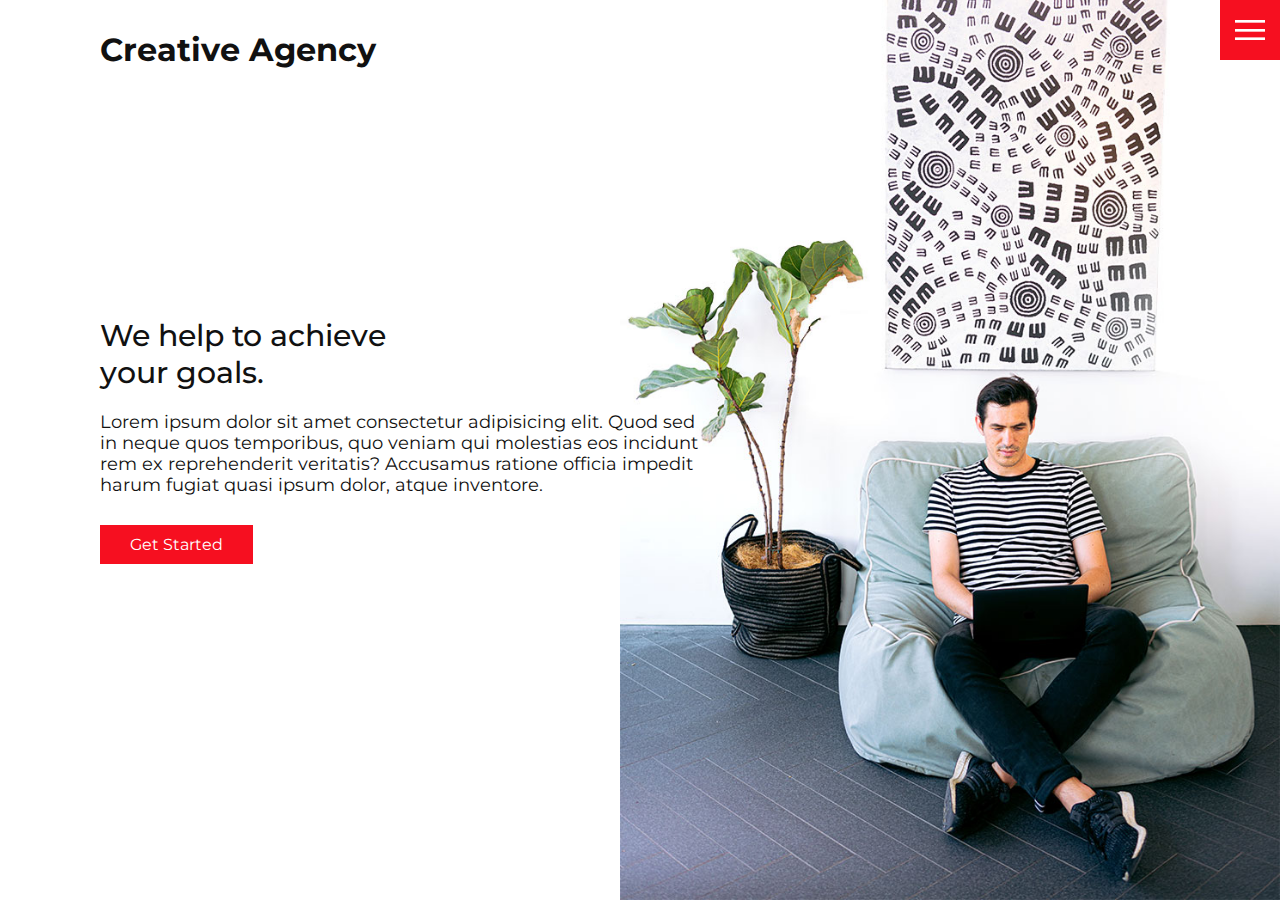
==== index.html @ 42deb7fa "Added all files." ====
<!DOCTYPE html>
<html lang="en">
  <head>
    <meta charset="UTF-8" />
    <meta http-equiv="X-UA-Compatible" content="IE=edge" />
    <meta name="viewport" content="width=device-width, initial-scale=1.0" />
    <link rel="stylesheet" href="css/main.css" />
    <title>Creative Agency</title>
  </head>
  <body>
    <header>
      <div class="logo">Creative Agency</div>
      <div class="toggle"></div>
      <div class="nav">
        <ul>
          <li><a href="index.html">Home</a></li>
          <li><a href="services.html">Services</a></li>
          <li><a href="work.html">Work</a></li>
          <li><a href="contact.html">Contact</a></li>
        </ul>
        <div class="social-bar">
          <ul>
            <li>
              <a href="https://facebook.com" target="_blank">
                <img src="images/facebook.png"  alt="" />
              </a>
            </li>
            <li>
              <a href="https://twitter.com" target="_blank">
                <img src="images/twitter.png"  alt="" />
              </a>
            </li>
            <li>
              <a href="https://instagram.com" target="_blank">
                <img src="images/instagram.png"  alt="" />
              </a>
            </li>
          </ul>
          <a href="mailto:bob@test.com" class="email-icon">
              <img src="images/email.png" alt="">
          </a>
        </div>
      </div>
    </header>

    <section class="home">
        <img src="images/home-img.jpg" class="home-img" alt="">
        <div class="home-content">
            <h1>We help to achieve <br>your goals.</h1>
            <p>Lorem ipsum dolor sit amet consectetur adipisicing elit. Quod sed in neque quos temporibus, quo veniam qui molestias eos incidunt rem ex reprehenderit veritatis? Accusamus ratione officia impedit harum fugiat quasi ipsum dolor, atque inventore.</p>
            <a href="contact.html" class="btn">Get Started</a>
        </div>
    </section>

    <script src="js/app.js"></script>
  </body>
</html>
---- css/main.css ----
@import url('https://fonts.googleapis.com/css2?family=Montserrat:wght@200;400;500;600;700;900&display=swap');

:root {
  --primary-color: #f60f20;
  --secondary-color: #1b206e;
}
/*HOME PAGE*/
* {
  box-sizing: border-box;
  margin: 0;
  padding: 0;
}

html,
body {
  font-family: 'Montserrat', sans-serif;
  color: #111;
}

h1 {
  font-size: 30px;
  font-weight: 500;
}

p {
  margin: 20px 0 10px;
  font-size: 1.1rem;
}

.nav {
  position: fixed;
  top: 0;
  left: 100%;
  width: 100%;
  height: 100%;
  background-color: #fff;
  z-index: 15;
  display: flex;
  justify-content: center;
  align-items: center;
}

.nav.active {
  left: 0;
}

.nav ul {
  position: relative;
}

.nav ul li {
  position: relative;
  list-style-type: none;
  text-align: center;
}

.nav ul li a {
  font-size: 2.2rem;
  color: #111;
  text-decoration: none;
  font-weight: 300;
}

.nav ul li a:hover {
  color: var(--primary-color);
}

.nav .social-bar {
  position: absolute;
  top: 0;
  left: 0;
  width: 60px;
  height: 100%;
  display: flex;
  justify-content: center;
  align-items: center;
}

.nav .social-bar a {
  display: inline-block;
  transform: scale(0.5);
}

.nav .email-icon {
  position: absolute;
  bottom: 20px;
  transform: scale(0.5);
}

section {
  display: flex;
  flex-direction: column;
  height: 100vh;
  align-items: center;
  padding: 100px;
  margin-top: 60px;
}

section.home {
  flex-direction: row;
  margin-top: 0;
}

.home-content {
  position: relative;
  z-index: 10;
  max-width: 600px;
}

.logo {
  position: absolute;
  top: 30px;
  left: 100px;
  font-size: 2rem;
  font-weight: 700;
  z-index: 20;
}

.toggle {
  cursor: pointer;
  position: fixed;
  top: 0;
  right: 0;
  width: 60px;
  height: 60px;
  background: var(--primary-color) url(../images/menu.png);
  z-index: 20;
  background-size: 30px;
  background-repeat: no-repeat;
  background-position: center;
}

.toggle.active {
  background: var(--primary-color) url(../images/close.png);
  background-size: 25px;
  background-repeat: no-repeat;
  background-position: center;
}

.home-img {
  position: absolute;
  bottom: 0;
  right: 0;
  height: 110%;
}

.btn {
  cursor: pointer;
  display: inline-block;
  background: var(--primary-color);
  color: #fff;
  text-decoration: none;
  padding: 10px 30px;
  margin: 20px 0;
  border: 0;
}

.btn:hover {
  transform: scale(0.95);
}

/*SERVICES PAGE*/

.services {
  margin-top: 40px;
  display: grid;
  grid-template-columns: repeat(3, 1fr);
  gap: 40px;
  text-align: center;
}

.services .service {
  padding: 30px;
}

.services .service:hover {
  box-shadow: 0 10px 30px rgba(0, 0, 0, 0.1);
}

.services .service h2 {
  font-size: 24px;
  font-weight: 500;
  margin-top: 20px;
  color: var(--secondary-color);
}

.services .service .icon img {
  max-width: 100px;
}

/*WORK PAGE*/
.portfolio {
  display: flex;
  flex-wrap: wrap;
  margin-top: 20px;
  justify-content: center;
}

.portfolio .item {
  position: relative;
  width: 300px;
  height: 300px;
  margin: 5px;
}

.portfolio .item img {
  width: 100%;
  height: 100%;
}

.portfolio .item .action {
  position: absolute;
  top: 0;
  left: 0;
  width: 100%;
  height: 100%;
  background: rgba(0, 0, 0, 0.8);
  display: flex;
  justify-content: center;
  align-items: center;
  opacity: 0;
  transition: 0.5s;
}

.portfolio .item .action a {
  display: inline-block;
  color: #fff;
  text-decoration: none;
  border: 1px solid #fff;
  padding: 5px 15px;
}

.portfolio .item:hover .action {
  opacity: 1;
}

/*CONTACT PAGE CONTACT FORM*/
.contact {
  position: relative;
  width: 100%;
  margin-top: 50px;
  display: flex;
  justify-content: space-between;
  align-items: flex-start;
}

.contact-form {
  position: relative;
  background: #f9f9f9;
  width: calc(100% - 400px);
  padding: 60px 40px 20px;
}
.contact-form form {
  width: 100%;
}

.contact-form .row {
  width: 100%;
  display: flex;
}

.contact-form .input50 {
  width: 50%;
  margin: 0 10px;
}

.contact-form .input100 {
  width: 100%;
  margin: 0 10px;
}

.contact-form .row input,
.contact-form .row textarea {
  position: relative;
  border: 1px solid rgba(0, 0, 0, 0.2);
  color: #111;
  background: transparent;
  width: 100%;
  padding: 10px;
  outline: none;
  font-size: 16px;
  font-weight: 300;
  margin: 10px 0;
  resize: none;
}

.contact-form .row textarea {
  height: 150px;
}

.contact-form .row input[type='submit'] {
  background-color: var(--secondary-color);
  color: #fff;
  margin: 0;
  text-transform: uppercase;
  letter-spacing: 2px;
  font-weight: 300;
  border: 0;
  cursor: pointer;
}

/*CONTACT PAGE CONTACT INFO*/
.contact-info {
  width: 350px;
  background: #f9f9f9;
  padding: 60px 40px 20px;
}

.contact-info .info-box {
  display: flex;
  align-items: flex-start;
  margin-bottom: 40px;
}

.contact-info .info-box .contact-icon {
  width: 20px;
  margin-right: 40px;
}

.contact-info .info-box .details h4 {
  color: var(--secondary-color);
}

.contact-info .info-box .details p,
.contact-info .info-box .details a {
  color: #111;
}

/*MEDIA*/
@media (max-width: 1068px) {
  .home-img {
    display: none;
  }
  .logo {
    top: 10px;
    left: 40px;
    font-size: 1.5rem;
  }
  section {
    padding: 100px 40px;
  }
  .nav ul li a {
    font-size: 2rem;
  }

  .services {
    grid-template-columns: repeat(2, 1fr);
  }

  .contact {
    flex-direction: column;
  }

  .contact-form {
    width: 100%;
    padding: 30px 30px 20px;
  }

  .contact-form .row {
    flex-direction: column;
  }

  .contact-form .input50,
  .contact-form .input100 {
    width: 100%;
    margin: 0;
  }

  .contact-info {
    width: 100%;
    margin-top: 20px;
    padding: 30px 30px 20px;
  }
}

@media (max-width: 768px) {
  .services {
    grid-template-columns: 1fr;
  }

  .services .service {
    box-shadow: 0 10px 30px rgba(0, 0, 0, 0.1);
  }
}
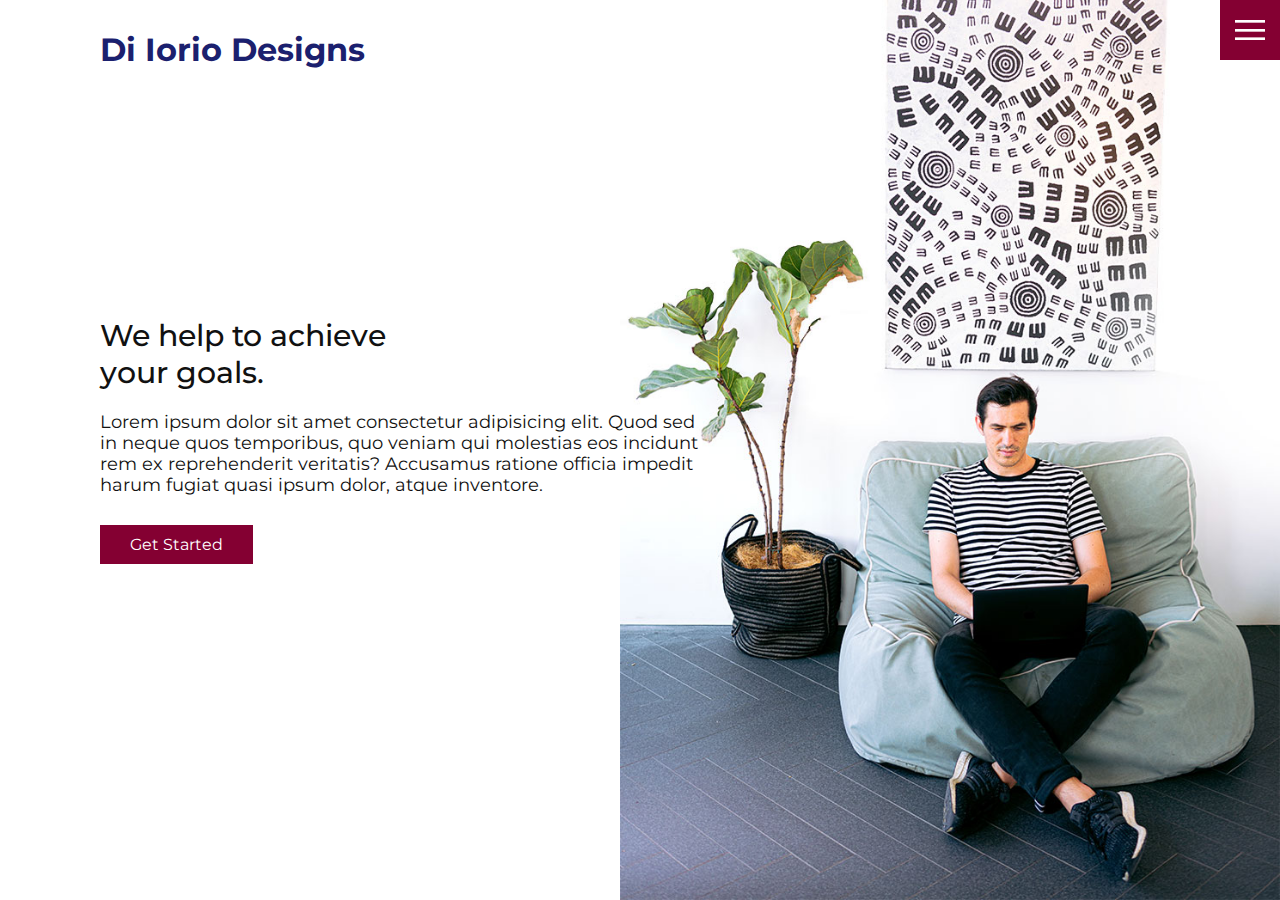
==== commit 60826f03: "Updated all files and added icons." ====
--- a/index.html
+++ b/index.html
@@ -9,34 +9,30 @@
   </head>
   <body>
     <header>
-      <div class="logo">Creative Agency</div>
+      <div class="logo">Di Iorio Designs</div>
       <div class="toggle"></div>
       <div class="nav">
         <ul>
           <li><a href="index.html">Home</a></li>
           <li><a href="services.html">Services</a></li>
-          <li><a href="work.html">Work</a></li>
+          <li><a href="web-dev.html">Web Development</a></li>
+          <li><a href="web-design.html">Web Design</a></li>
           <li><a href="contact.html">Contact</a></li>
         </ul>
         <div class="social-bar">
           <ul>
             <li>
-              <a href="https://facebook.com" target="_blank">
-                <img src="images/facebook.png"  alt="" />
-              </a>
-            </li>
-            <li>
-              <a href="https://twitter.com" target="_blank">
+              <a href="https://twitter.com/diioriodesigns" target="_blank">
                 <img src="images/twitter.png"  alt="" />
               </a>
             </li>
             <li>
-              <a href="https://instagram.com" target="_blank">
-                <img src="images/instagram.png"  alt="" />
+              <a href="https://github.com/georgediiorio" target="_blank">
+                <img src="images/github-40.png"  alt="" />
               </a>
             </li>
           </ul>
-          <a href="mailto:bob@test.com" class="email-icon">
+          <a href="mailto:info@diioriodesigns.com" class="email-icon">
               <img src="images/email.png" alt="">
           </a>
         </div>
--- a/css/main.css
+++ b/css/main.css
@@ -1,8 +1,10 @@
 @import url('https://fonts.googleapis.com/css2?family=Montserrat:wght@200;400;500;600;700;900&display=swap');
 
 :root {
-  --primary-color: #f60f20;
+  --primary-color: #840032;
   --secondary-color: #1b206e;
+  --hover-color: #f60f20;
+  --bg-color: #d6eeff;
 }
 /*HOME PAGE*/
 * {
@@ -62,7 +64,7 @@
 }
 
 .nav ul li a:hover {
-  color: var(--primary-color);
+  color: var(--hover-color);
 }
 
 .nav .social-bar {
@@ -114,6 +116,11 @@
   font-size: 2rem;
   font-weight: 700;
   z-index: 20;
+  color: var(--secondary-color);
+}
+.logo a {
+  text-decoration: none;
+  color: var(--secondary-color);
 }
 
 .toggle {
@@ -289,7 +296,7 @@
 }
 
 .contact-form .row input[type='submit'] {
-  background-color: var(--secondary-color);
+  background-color: var(--primary-color);
   color: #fff;
   margin: 0;
   text-transform: uppercase;
@@ -302,7 +309,7 @@
 /*CONTACT PAGE CONTACT INFO*/
 .contact-info {
   width: 350px;
-  background: #f9f9f9;
+  background: var(--bg-color);
   padding: 60px 40px 20px;
 }
 
@@ -319,6 +326,10 @@
 
 .contact-info .info-box .details h4 {
   color: var(--secondary-color);
+}
+
+.contact-info .info-box .details a {
+  text-decoration: none;
 }
 
 .contact-info .info-box .details p,
